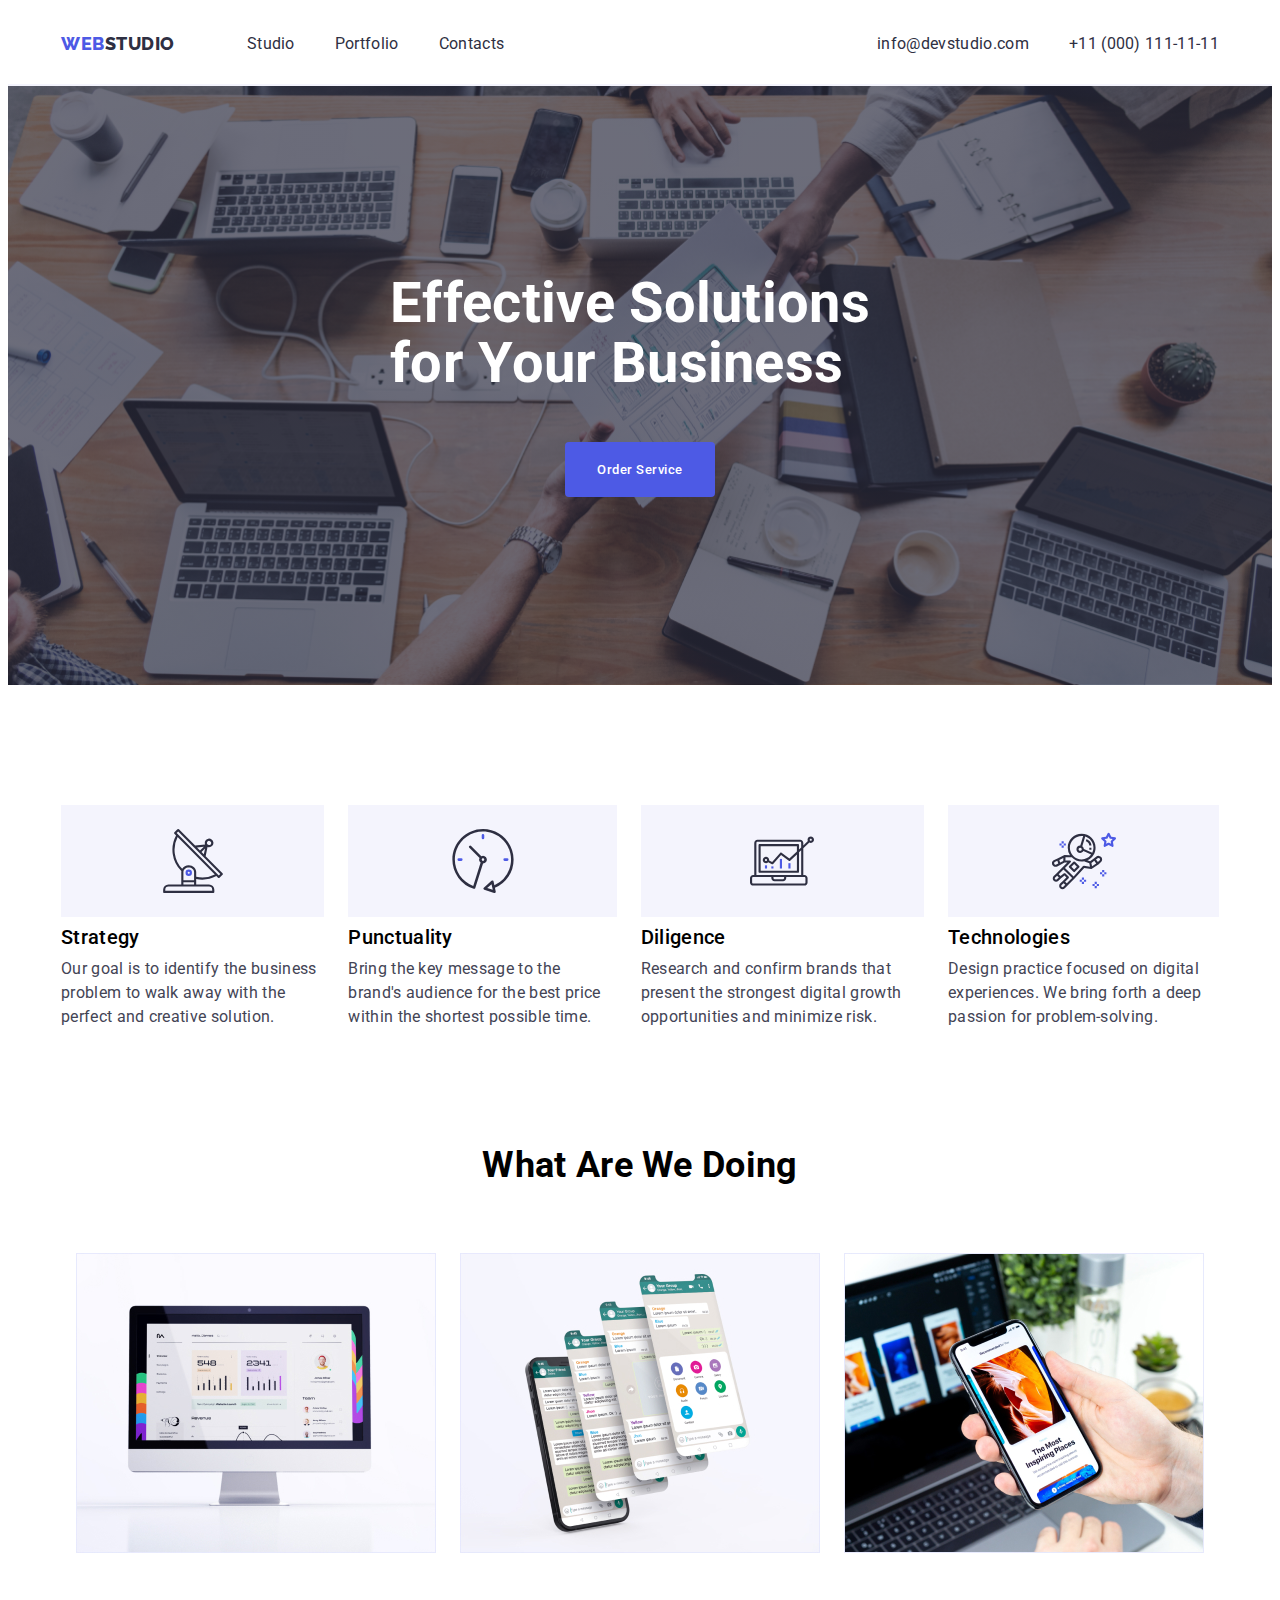
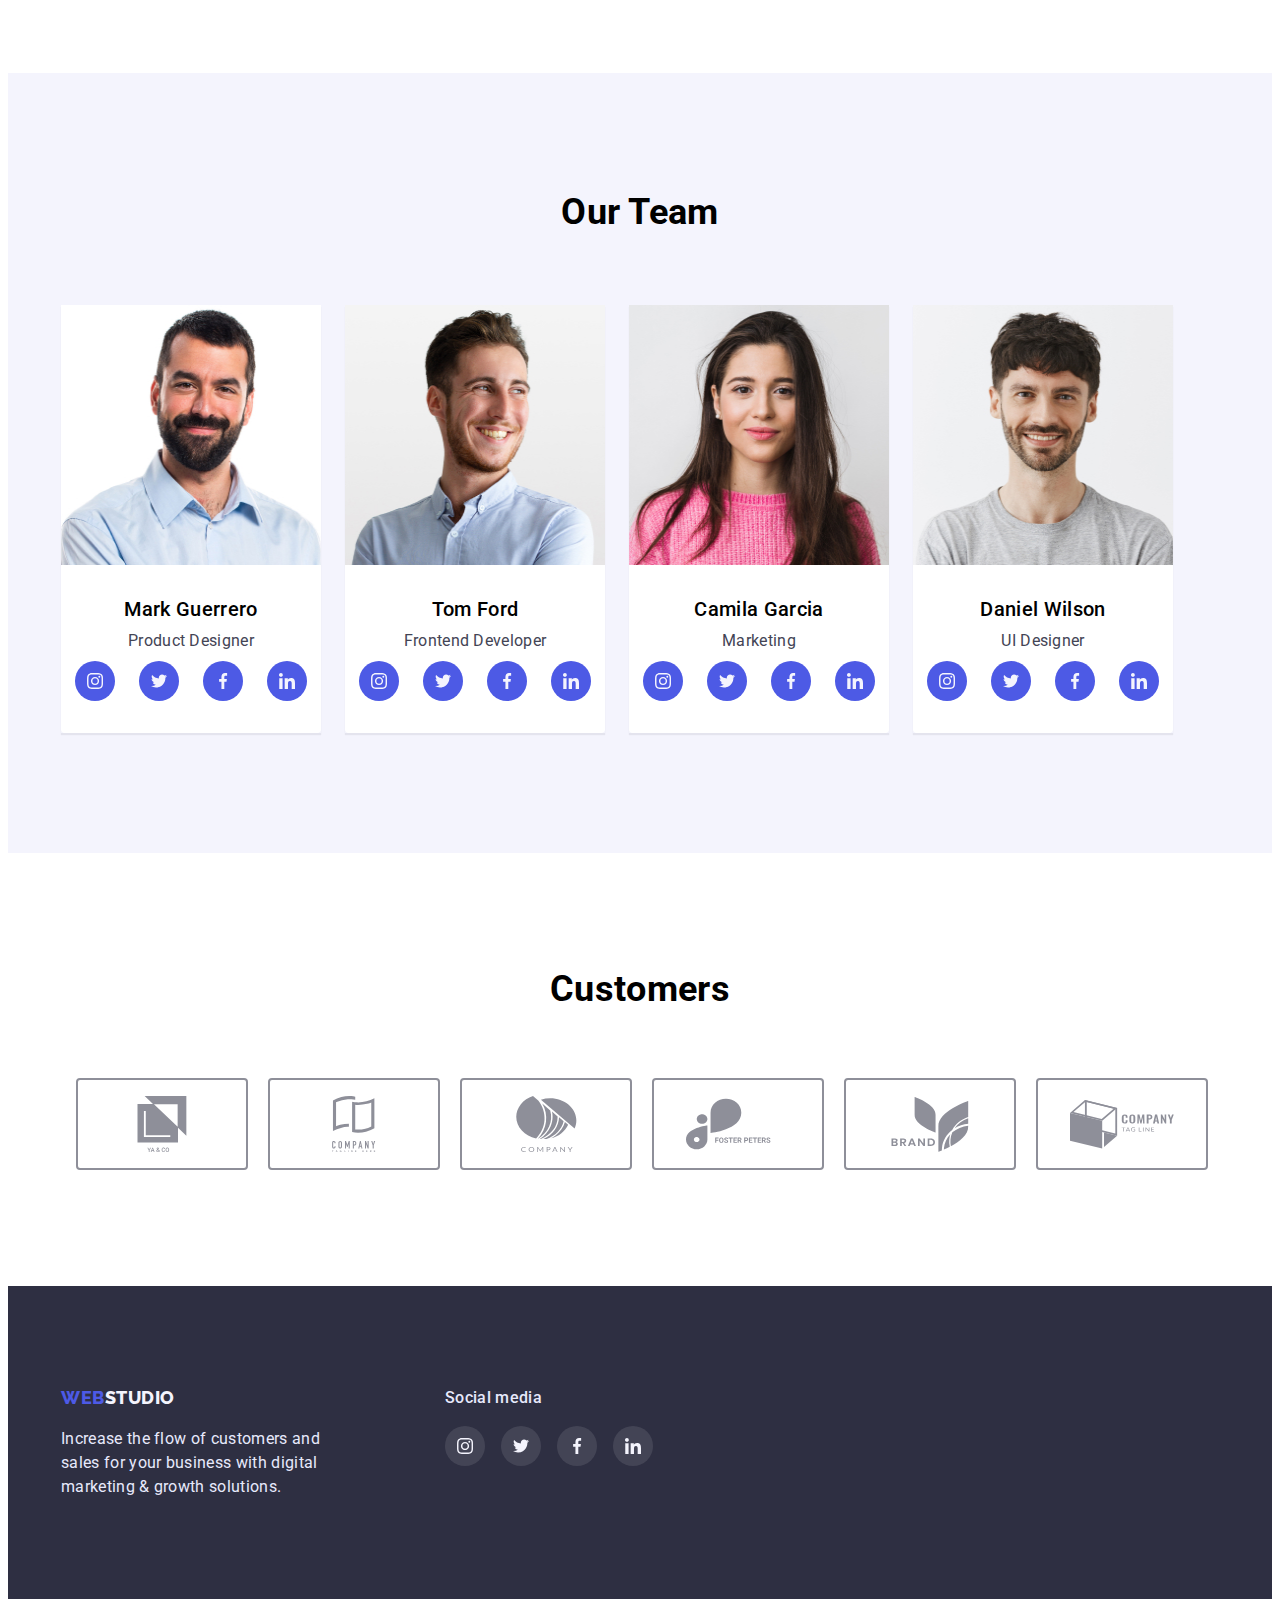
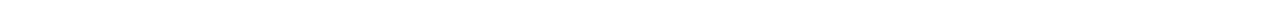
==== index.html @ 83867333 "Initial commit" ====
<!DOCTYPE html>
<html lang="en">
  <head>
    <meta charset="UTF-8" />
    <meta http-equiv="X-UA-Compatible" content="IE=edge" />
    <meta name="viewport" content="width=device-width, initial-scale=1.0" />
    <title>Module 1.1</title>
    <link rel="stylesheet" href="./css/styles.css" />
    <link rel="preconnect" href="https://fonts.googleapis.com" />
    <link rel="preconnect" href="https://fonts.gstatic.com" crossorigin />
    <link
      href="https://fonts.googleapis.com/css2?family=Raleway:wght@800&family=Roboto:wght@400;500;700&display=swap"
      rel="stylesheet"
    />
    <link
      rel="stylesheet"
      href="https://cdnjs.cloudflare.com/ajax/libs/modern-normalize/1.1.0/modern-normalize.min.css"
      integrity="sha512-wpPYUAdjBVSE4KJnH1VR1HeZfpl1ub8YT/NKx4PuQ5NmX2tKuGu6U/JRp5y+Y8XG2tV+wKQpNHVUX03MfMFn9Q=="
      crossorigin="anonymous"
      referrerpolicy="no-referrer"
    />
  </head>
  <body>
    <header class="navig">
      <div class="container navig-container">
        <nav class="navig-nav">
          <a href="./index.html" class="link header-link">
            <span class="web">Web</span><span class="web-studio">Studio</span>
          </a>

          <ul class="list header-list">
            <li>
              <a href="./index.html" class="link header-link header-navig">Studio</a>
            </li>
            <li>
              <a href="./portfolio.html" class="link header-link header-navig"
                >Portfolio</a
              >
            </li>
            <li>
              <a href="#" class="link header-link header-navig">Contacts</a>
            </li>
          </ul>
        </nav>

        <ul class="list header-list contakt-box">
          <li class="header-kontakt">
            <a class="link header-link" href="mailto:info@devstudio.com"
              >info@devstudio.com</a
            >
          </li>
          <li class="header-kontakt">
            <a class="link header-link" href="tel:+110001111111"
              >+11 (000) 111-11-11</a
            >
          </li>
        </ul>
      </div>
    </header>

    <main>
      <section class="herov">
        <div class="container herov-box">
          <h1 class="herov-text">Effective Solutions for Your Business</h1>
          <button type="button" class="herov-btn por-but-herov">
            Order Service
          </button>
        </div>
      </section>

      <section class="privil">
        <div class="container">
          <h2 hidden>privileges</h2>
          <ul class="list privil-box">
            <li class="privil-cont">
              <div class="privil-item">
                <svg class="privil-icon" width="64" height="64">
                  <use href="./images/icons.svg#icon-antenna"></use>
                </svg>
              </div>
              <h3 class="privil-titel">Strategy</h3>
              <p class="privil-paragraph">
                Our goal is to identify the business problem to walk away with
                the perfect and creative solution.
              </p>
            </li class="privil-container">
            <li>
              <div class="privil-item">
                <svg class="privil-icon" width="64" height="64">
                  <use href="./images/icons.svg#icon-clock"></use>
                </svg>
              </div>
              <h3 class="privil-titel">Punctuality</h3>
              <p class="privil-paragraph">
                Bring the key message to the brand's audience for the best price
                within the shortest possible time.
              </p>
            </li>
            <li class="privil-cont">
              <div class="privil-item">
                <svg class="privil-icon" width="64" height="64">
                  <use href="./images/icons.svg#icon-diagram"></use>
                </svg>
              </div>
              <h3 class="privil-titel">Diligence</h3>
              <p class="privil-paragraph">
                Research and confirm brands that present the strongest digital
                growth opportunities and minimize risk.
              </p>
            </li>
            <li class="privil-cont">
              <div class="privil-item">
                <svg class="privil-icon" width="64" height="64">
                  <use href="./images/icons.svg#icon-astronaut"></use>
                </svg>
              </div>
              <h3 class="privil-titel">Technologies</h3>
              <p class="privil-paragraph">
                Design practice focused on digital experiences. We bring forth a
                deep passion for problem-solving.
              </p>
            </li>
          </ul>
        </div>
      </section>

      <section class="doing">
        <div class="container">
          <h2 class="doing-text">What are we doing</h2>
          <ul class="list doing-box">
            <li>
              <img
                width="360"
                height="300"
                src="./images/img.jpg"
                alt="device"
                class="doing-img"
              />
            </li>
            <li>
              <img
                width="360"
                height="300"
                src="./images/rectangle71.jpg"
                alt="device"
                class="doing-img"
              />
            </li>
            <li>
              <img
                width="360"
                height="300"
                src="./images/rectangle711.jpg"
                alt="device"
                class="doing-img"
              />
            </li>
          </ul>
        </div>
      </section>

      <section class="team">
        <div class="container">
          <h2 class="team-text">Our Team</h2>
          <ul class="list team-box">
            <li class="team-item">
              <img
                width="260"
                height="260"
                src="./images/img1.jpg"
                alt="men"
                class="team-img"
              />
              <div class="team-list">
                <h3 class="team-titel">Mark Guerrero</h3>
                <p class="team-paragraph">Product Designer</p>
                <ul class="team-soc-list list">
                  <li class="team-soc-item">
                    <a href="" class="team-soc-link link">
                      <svg class="team-soc-icon" width="16" height="16">
                        <use href="./images/icons.svg#icon-instagram"></use>
                      </svg>
                    </a>
                  </li>
                  <li class="team-soc-item">
                    <a href="" class="team-soc-link link">
                      <svg class="team-soc-icon" width="16" height="16">
                        <use href="./images/icons.svg#icon-twitter"></use>
                      </svg>
                    </a>
                  </li>
                  <li class="team-soc-item">
                    <a href="" class="team-soc-link link">
                      <svg class="team-soc-icon" width="16" height="16">
                        <use href="./images/icons.svg#icon-facebook"></use>
                      </svg>
                    </a>
                  </li>
                  <li class="team-soc-item">
                    <a href="" class="team-soc-link link">
                      <svg class="team-soc-icon" width="16" height="16">
                        <use href="./images/icons.svg#icon-linkedin"></use>
                      </svg>
                    </a>
                  </li>
                </ul>
              </div>
            </li>
            <li class="team-item">
              <img
                width="260"
                height="260"
                src="./images/img2.jpg"
                alt="men"
                class="team-img"
              />
              <div class="team-list">
                <h3 class="team-titel">Tom Ford</h3>
                <p class="team-paragraph">Frontend Developer</p>
                <ul class="team-soc-list list">
                  <li class="team-soc-item">
                    <a href="" class="team-soc-link link">
                      <svg class="team-soc-icon" width="16" height="16">
                        <use href="./images/icons.svg#icon-instagram"></use>
                      </svg>
                    </a>
                  </li>
                  <li class="team-soc-item">
                    <a href="" class="team-soc-link link">
                      <svg class="team-soc-icon" width="16" height="16">
                        <use href="./images/icons.svg#icon-twitter"></use>
                      </svg>
                    </a>
                  </li>
                  <li class="team-soc-item">
                    <a href="" class="team-soc-link link">
                      <svg class="team-soc-icon" width="16" height="16">
                        <use href="./images/icons.svg#icon-facebook"></use>
                      </svg>
                    </a>
                  </li>
                  <li class="team-soc-item">
                    <a href="" class="team-soc-link link">
                      <svg class="team-soc-icon" width="16" height="16">
                        <use href="./images/icons.svg#icon-linkedin"></use>
                      </svg>
                    </a>
                  </li>
                </ul>
              </div>
            </li>
            <li class="team-item">
              <img
                width="260"
                height="260"
                src="./images/img3.jpg"
                alt="men"
                class="team-img"
              />

              <div class="team-list">
                <h3 class="team-titel">Camila Garcia</h3>
                <p class="team-paragraph">Marketing</p>
                <ul class="team-soc-list list">
                  <li class="team-soc-item">
                    <a href="" class="team-soc-link link">
                      <svg class="team-soc-icon" width="16" height="16">
                        <use href="./images/icons.svg#icon-instagram"></use>
                      </svg>
                    </a>
                  </li>
                  <li class="team-soc-item">
                    <a href="" class="team-soc-link link">
                      <svg class="team-soc-icon" width="16" height="16">
                        <use href="./images/icons.svg#icon-twitter"></use>
                      </svg>
                    </a>
                  </li>
                  <li class="team-soc-item">
                    <a href="" class="team-soc-link link">
                      <svg class="team-soc-icon" width="16" height="16">
                        <use href="./images/icons.svg#icon-facebook"></use>
                      </svg>
                    </a>
                  </li>
                  <li class="team-soc-item">
                    <a href="" class="team-soc-link link">
                      <svg class="team-soc-icon" width="16" height="16">
                        <use href="./images/icons.svg#icon-linkedin"></use>
                      </svg>
                    </a>
                  </li>
                </ul>
              </div>
            </li>
            <li class="team-item">
              <img
                width="260"
                height="260"
                src="./images/img4.jpg"
                alt="men"
                class="team-img"
              />
              <div class="team-list">
                <h3 class="team-titel">Daniel Wilson</h3>
                <p class="team-paragraph">UI Designer</p>
                <ul class="team-soc-list list">
                  <li class="team-soc-item">
                    <a href="" class="team-soc-link link">
                      <svg class="team-soc-icon" width="16" height="16">
                        <use href="./images/icons.svg#icon-instagram"></use>
                      </svg>
                    </a>
                  </li>
                  <li class="team-soc-item">
                    <a href="" class="team-soc-link link">
                      <svg class="team-soc-icon" width="16" height="16">
                        <use href="./images/icons.svg#icon-twitter"></use>
                      </svg>
                    </a>
                  </li>
                  <li class="team-soc-item">
                    <a href="" class="team-soc-link link">
                      <svg class="team-soc-icon" width="16" height="16">
                        <use href="./images/icons.svg#icon-facebook"></use>
                      </svg>
                    </a>
                  </li>
                  <li class="team-soc-item">
                    <a href="" class="team-soc-link link">
                      <svg class="team-soc-icon" width="16" height="16">
                        <use href="./images/icons.svg#icon-linkedin"></use>
                      </svg>
                    </a>
                  </li>
                </ul>
              </div>
            </li>
          </ul>
        </div>
      </section>
    </main>

    <section class="customers">
      <h2 class="cusromers-titel">Customers</h2>
      <ul class="list customers-list">
        <li class="customers-item">
          <a href="#" class="customers-link">
            <svg class="customers-icon" width="104" height="56">
              <use href="./images/icons.svg#icon-group"></use>
            </svg>
          </a>
        </li>
        <li class="customers-item">
          <a href="#" class="customers-link">
            <svg class="customers-icon" width="104" height="56">
              <use href="./images/icons.svg#icon-group1"></use>
            </svg>
          </a>
        </li>
        <li class="customers-item">
          <a href="#" class="customers-link">
            <svg class="customers-icon" width="104" height="56">
              <use href="./images/icons.svg#icon-group2"></use>
            </svg>
          </a>
        </li>
        <li class="customers-item">
          <a href="#" class="customers-link">
            <svg class="customers-icon" width="104" height="56">
              <use href="./images/icons.svg#icon-group3"></use>
            </svg>
          </a>
        </li>
        <li class="customers-item">
          <a href="#" class="customers-link">
            <svg class="customers-icon" width="104" height="56">
              <use href="./images/icons.svg#icon-group4"></use>
            </svg>
          </a>
        </li>
        <li class="customers-item">
          <a href="#" class="customers-link">
            <svg class="customers-icon" width="104" height="56">
              <use href="./images/icons.svg#icon-group5"></use>
            </svg>
          </a>
        </li>
      </ul>
    </section>

    <footer class="footer">
      <ul class="list footer-list container">
        <li class="footer-box">
          <a href="./index.html" class="link footer-link"
            ><span class="web">Web</span
            ><span class="web-studio-foot">Studio</span>
          </a>
          <p class="footer-paragraph">
            Increase the flow of customers and sales for your business with
            digital marketing & growth solutions.
          </p>
        </li>
        <li>
          <p class="footer-media">Social media</p>
          <ul class="footer-soc-list list">
            <li class="footer-soc-item">
              <a href="" class="footer-soc-link link">
                <svg class="footer-soc-icon" width="16" height="16">
                  <use href="./images/icons.svg#icon-instagram"></use>
                </svg>
              </a>
            </li>
            <li class="footer-soc-item">
              <a href="" class="footer-soc-link link">
                <svg class="footer-soc-icon" width="16" height="16">
                  <use href="./images/icons.svg#icon-twitter"></use>
                </svg>
              </a>
            </li>
            <li class="footer-soc-item">
              <a href="" class="footer-soc-link link">
                <svg class="footer-soc-icon" width="16" height="16">
                  <use href="./images/icons.svg#icon-facebook"></use>
                </svg>
              </a>
            </li>
            <li class="footer-soc-item">
              <a href="" class="footer-soc-link link">
                <svg class="footer-soc-icon" width="16" height="16">
                  <use href="./images/icons.svg#icon-linkedin"></use>
                </svg>
              </a>
            </li>
          </ul>
        </li>
      </ul>
    </footer>
  </body>
</html>
---- css/styles.css ----
/* global styles */
p,
h1,
h2,
h3,
h4,
h5,
h6{
    margin: 0;
}
ul{
    
    margin: 0;
    padding-left: 0;
}
button{
    cursor: pointer;
    border: none;
    border-radius: 4px;
}
img{
    display: block;
}

:root{
    --titel-text-color: #434455;
    --footer-text-color: #E7E9FC;
    --primary-text-color: #2E2F42;
    --herov-text-color: #FFFFFF;
    --btn-fon-text-color: #4D5AE5;
    --indx-fon-color: #E5E5E5;
    --tem-logo-color: #F4F4FD;
    --link-icon-btn: #404BBF;
    --fut-icov: rgba(255, 255, 255, 0.1);
    --cust-icov: linear-gradient(rgba(46, 47, 66, 0.7), rgba(46, 47, 66, 0.7));
    --fut-icon-hov: #31D0AA;
    --cust-icon-bor: #8E8F99;
    
}

body{
    font-family: 'Roboto', sans-serif;
    background-color: var( --herov-text-color);
    font-size: 16px;
    line-height: 1.5;
    letter-spacing: 0.02em;
}
.container{
    width: 100%;
    max-width: 1158px;
    padding-left: 15px;
    padding-right: 15px;
    margin: 0 auto;
    
}
/* .header-navig::after{
    content: '';
    width: auto;
    height: 4px;
    background-color: var(--link-icon-btn);
    border-radius: 2px;
    margin-top: 24px;
    display: flex;

}  */
.list{
    list-style: none;
}
.link{
    text-decoration: none;
    color: var(--primary-text-color);
}

.link:visited{
    color: var(--primary-text-color);
}
.link:hover,
.link:focus{
    color: var(--link-icon-btn);
}
.por-but:hover,
.por-but:focus,
.por-but:visited{
    background: var(--btn-fon-text-color);
    color:var(--herov-text-color);
    box-shadow: 0px 2px 2px 0px #0000001F;
    
}
.navigator-item:hover,
.navigator-item:focus{
    display: block;
    box-shadow: 0px 2px 1px 0px #2E2F4214;
}
.por-but-herov:hover,
.por-but-herov:focus,
.por-but-herov:visited{
    background:var(--link-icon-btn);
}

.team-soc-link:hover, 
.team-soc-link:focus{
    background-color: var(--link-icon-btn);
}

.customers-link:hover, 
.customers-link:focus{ 
    border: 2px solid var(--link-icon-btn) ;
    color:  var(--link-icon-btn);
}

.footer-soc-link:hover,
.footer-soc-link:focus{
    background-color: var(--fut-icon-hov);
}


.footer{
    background: var(--primary-text-color);
}
.header{
    background: var(--herov-text-color);
}

.web{
    font-family: 'Raleway', sans-serif;
    font-weight: 800;
    font-size: 18px;
    line-height: 1.3;   
    align-items: center;
    letter-spacing: 0.03em;
    text-transform: uppercase;
    color: var(--btn-fon-text-color);
}
.web-studio{
    font-family: 'Raleway', sans-serif;    
    font-weight: 800;
    font-size: 18px;
    line-height: 1.3;
    align-items: center;
    letter-spacing: 0.03em;
    text-transform: uppercase;
}
.web-studio-foot{
    font-family: 'Raleway', sans-serif;    
    font-weight: 800;
    font-size: 18px;
    line-height: 1.3;
    align-items: center;
    letter-spacing: 0.03em;
    text-transform: uppercase;
    color: var(--tem-logo-color);
}


/* header */
.navig{
    background-color: var(--herov-text-color);
    height: 76px;
    border: 2px solid rgb(244, 244, 253);
    border-top: 0;
    border-left: 0;
    border-right: 0; 

}
.navig-nav{
    display: flex;
    align-items: center;
}
.header-list{
    display: flex;
    gap:  40px;
    margin-left: 72px;
}
.navig-container{
    display: flex;
    align-items: center;
}

.header-link{ 
    padding-top: 24px;
    padding-bottom: 28px;
    height: 76px;
    display: block;

}

.header-kontakt{  
    color: var(--titel-text-color);
}
.contakt-box{ 
    margin-left: auto;
}


/* herov section  */

.herov{
    margin-left: auto;
    margin-right: auto;
    background: var(--primary-text-color);
    background-image: var(--cust-icov),
        url(../images/people-office.jpg);
    background-repeat: no-repeat;
    background-position: center;
    background-size: cover;
    max-width: 1440px;   
    padding-top: 188px;
    padding-bottom: 188px;
}
.herov-box{
    display: flex;
    align-items: center;
    flex-direction: column;
}
.herov-text{ 
    font-size: 56px;
    line-height: 1.07;    
    align-items: center;
    color: var(--herov-text-color);
    margin-bottom: 48px;
    width: 500px;
}
.herov-btn{
    font-weight: 500;
    font-family: inherit;
    background: var(--btn-fon-text-color);
    align-items: center;
    letter-spacing: 0.04em;
    color: var(--herov-text-color);
    height: 55px;
    padding: 16px 32px;

}

/* privileges section  */
.privil-box{
    display: flex;
    align-items: center;
    gap: 24px;
    
   
}
.privil-container{
    width: 264px;
    height: 224px;
}

.privil{
    padding-top: 120px;
    padding-bottom: 120px;
}

.privil-item {
    background-color: var(--tem-logo-color);
    display: flex;
    justify-content: center;
    align-items: center;
    width: 100%;
    height: 112px;
    margin-bottom: 8px;

}
/* .privil-icon {

} */

.privil-titel{
    font-weight: 500;
    font-size: 20px;
    line-height: 1.2;
    margin-bottom: 8px;
}
.privil-paragraph{
    color: var(--titel-text-color);
    width: 100%;
}

/* doing section  */
.doing{
    padding-bottom: 120px;
}
.doing-text {
    font-size: 36px;
    line-height: 0.9;
    text-align: center;
    text-transform: capitalize;
    margin: 0 auto 72px auto;
}
 /* .doing-img{
} */
.doing-box{
    display: flex;
    gap: 24px;
    justify-content: center;
}

/* team section */

.team{
    background: var(--tem-logo-color);
    padding-top: 120px;
    padding-bottom: 120px;
}
.team-text {
    font-size: 36px;
    line-height: 1.11;
    text-align: center;
    text-transform: capitalize;
    margin: 0 auto 72px auto;
}
.team-box{
    display: flex;
    gap: 24px;
    
    
}
.team-list{
    background: var(--herov-text-color);
    padding-top: 32px;
    padding-bottom: 32px;border-bottom-left-radius: 4px;
    border-bottom-right-radius: 4px;


}
.team-item{
    box-shadow: 0px 2px 1px 0px #2E2F4214;
}
/* .team-img {
} */
.team-titel {
    font-weight: 500;
    font-size: 20px;
    line-height: 1.2;
    text-align: center;
    margin-bottom: 8px;
}
.team-paragraph {
    text-align: center;
    color: var(--titel-text-color);
}

.team-soc-list {
    display: flex;
    justify-content: center;
    gap: 24px;
    margin-top: 8px;
}
.team-soc-item {
    width: 40px;
    height: 40px;
}
.team-soc-link {
    width: 100%;
    height: 100%;
    border-radius: 50%;
    background-color: var(--btn-fon-text-color);
    display: flex;
    justify-content: center;
    align-items: center;
}
/* .team-soc-icon {

} */


/* customers */
.customers {
    padding-top: 120px;
    padding-bottom: 120px;
}
.cusromers-titel {    
    font-size: 36px;
    line-height: 0.9;
    text-align: center;
    text-transform: capitalize;
    margin: 0 auto 72px auto;
}
.customers-list {
    display: flex;
    gap: 24px;
    align-items: center;
    justify-content: center;
}
.customers-item{    
    width: 168px;
    height: 88px;
}
.customers-link { 
    width: 100%;    
    height: 100%; 
    border: 2px solid var( --cust-icon-bor);
    border-radius: 4px;
    display: flex;
    justify-content: center;
    align-items: center; 
    color: var( --cust-icon-bor);
}
.customers-icon {
    fill: currentColor;
}



/* footer section */
.footer-list{
    display: flex;
    gap: 120px;
}
.footer{  
    padding-top: 100px;
    padding-bottom: 100px;
}
.footer-box{
    display: flex;    
    flex-direction: column;
}
.footer-link{
    margin-bottom: 16px;;
}

.footer-paragraph {
    color: var(--footer-text-color);    
    width: 264px;
}
.footer-media{
    color: var(--footer-text-color);
    font-weight: 500;
}

.footer-soc-list {
    display: flex;
    gap: 16px;
    margin-top: 16px;
}
.footer-soc-item {
    width: 40px;
    height: 40px;
}
.footer-soc-link {
    width: 100%;
    height: 100%;
    border-radius: 50%;
    background-color: var(--fut-icov);
    display: flex;
    justify-content: center;
    align-items: center;
}
/* .footer-soc-icon {
} */
    /* portfolio */
.navigator{
    padding-top: 96px;
    padding-bottom: 120px;
}
.navigator-but{
    display: flex;
    gap: 24px;
    justify-content: center;
    margin-bottom: 72px;
}

.por-but{  
    font-weight: 500;
    font-family: inherit;
    align-items: center;
    text-align: center;
    letter-spacing: 0.04em;
    color: var(--btn-fon-text-color);
    height: 48px;
    padding: 12px 24px;
}
.navigator-list{
    display: flex;
    gap: 48px 24px;
    flex-wrap: wrap;
    justify-content: center;
}
.navigator-text-box{
    padding: 32px 16px;
    border: 2px solid rgb(244, 244, 253);
    border-top: 0;
}
/* .por-img {
} */
.por-titel {
    font-weight: 500;
    font-size: 20px;
    line-height: 1.2;    
    color: var(--primary-text-color);
    margin-bottom: 8px;
}
.por-paragraph {    
    color: var(--titel-text-color);
}
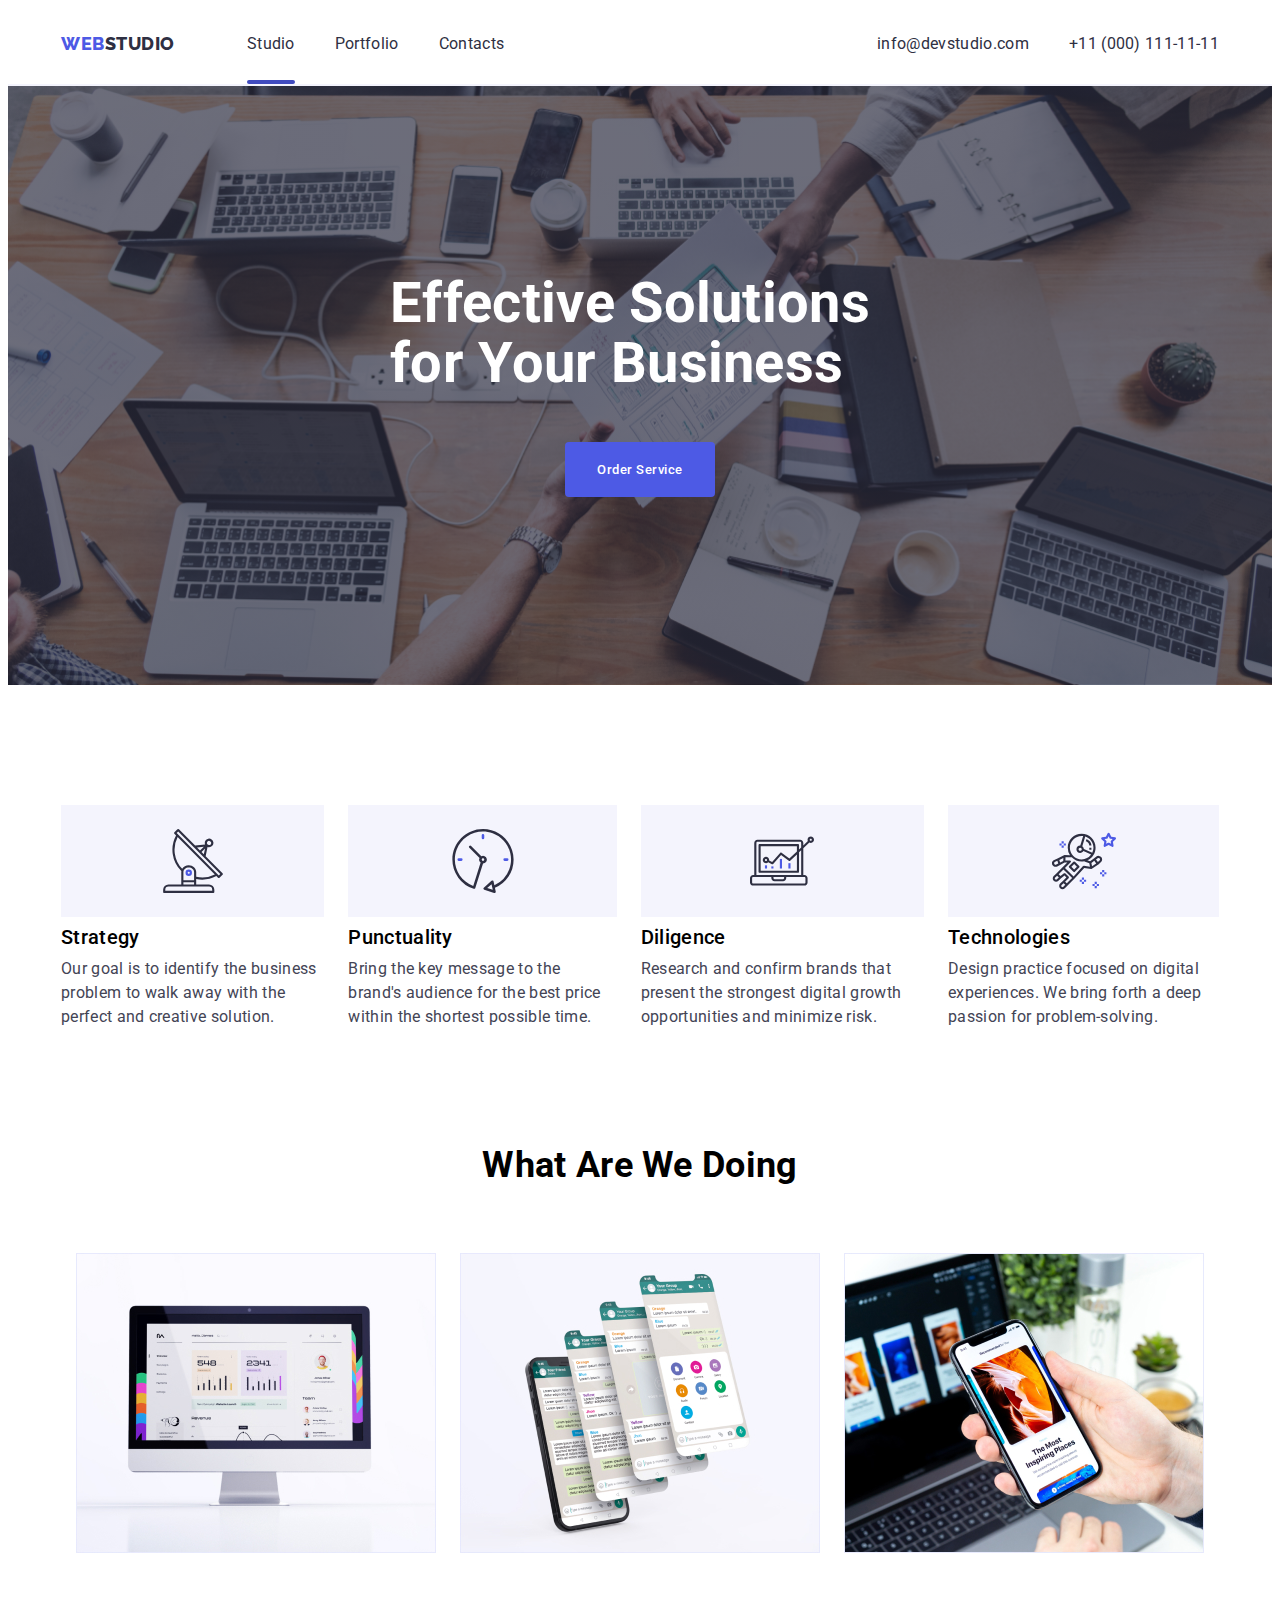
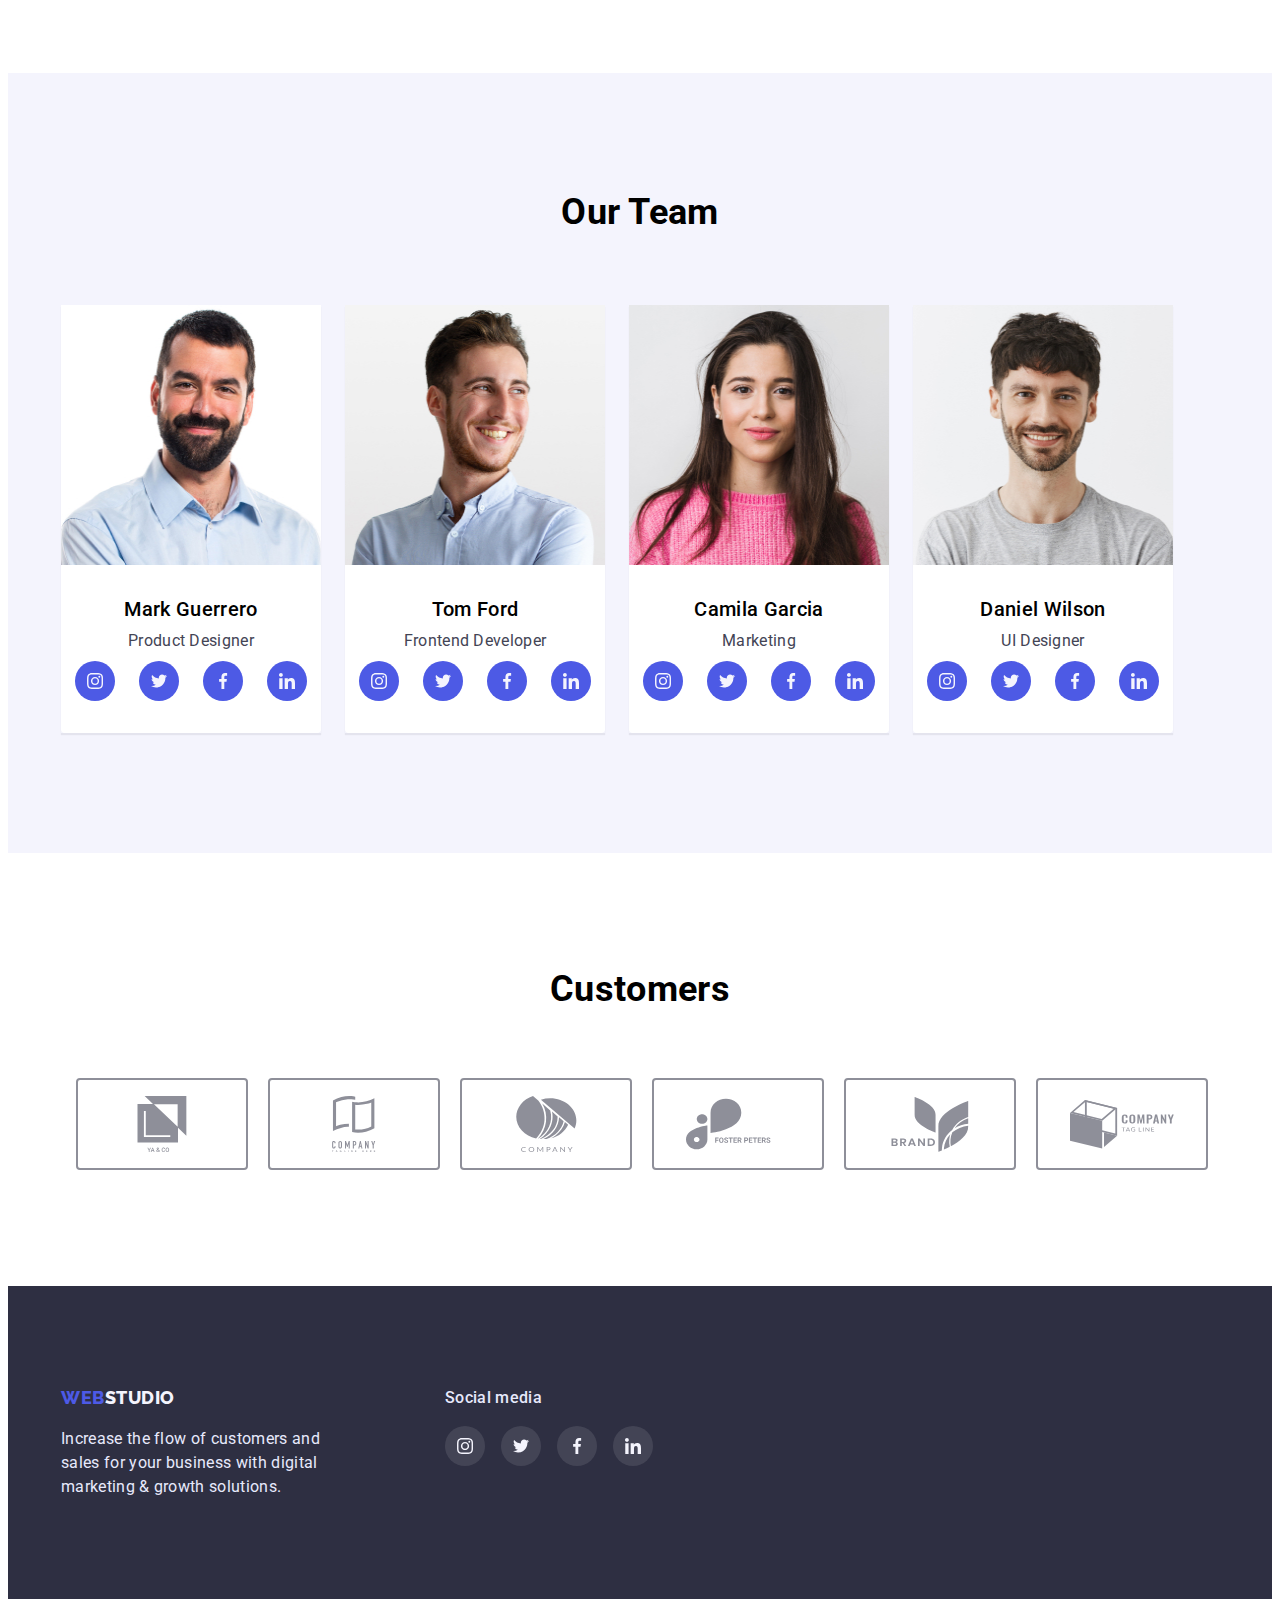
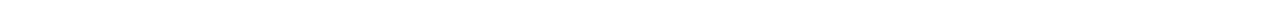
==== commit 60ec20fb: "job 5" ====
--- a/index.html
+++ b/index.html
@@ -33,12 +33,12 @@
               <a href="./index.html" class="link header-link header-navig">Studio</a>
             </li>
             <li>
-              <a href="./portfolio.html" class="link header-link header-navig"
+              <a href="./portfolio.html" class="link header-link "
                 >Portfolio</a
               >
             </li>
             <li>
-              <a href="#" class="link header-link header-navig">Contacts</a>
+              <a href="#" class="link header-link ">Contacts</a>
             </li>
           </ul>
         </nav>
@@ -62,7 +62,7 @@
       <section class="herov">
         <div class="container herov-box">
           <h1 class="herov-text">Effective Solutions for Your Business</h1>
-          <button type="button" class="herov-btn por-but-herov">
+          <button type="button" class="herov-btn" data-modal-open>
             Order Service
           </button>
         </div>
@@ -436,5 +436,15 @@
         </li>
       </ul>
     </footer>
+    <div class="backdrop is-hidden" data-modal>
+      <div class="modal">
+        <button class="modal-close" type="button" data-modal-close>
+          <svg  width="8" height="8">
+            <use href="./images/icons.svg#icon-close-black-18dp"></use>
+          </svg>
+        </button>
+      </div>
+    </div > 
+    <script src="./js/modal.js"></script>
   </body>
 </html>
--- a/css/styles.css
+++ b/css/styles.css
@@ -35,7 +35,10 @@
     --cust-icov: linear-gradient(rgba(46, 47, 66, 0.7), rgba(46, 47, 66, 0.7));
     --fut-icon-hov: #31D0AA;
     --cust-icon-bor: #8E8F99;
-    
+    --tra: 250ms cubic-bezier(0.4, 0, 0.2, 1);
+    --modal-fon: rgba(46, 47, 66, 0.4);
+    --modal-bc: #FCFCFC;
+    --modal-bor: rgba(0, 0, 0, 0.1);
 }
 
 body{
@@ -53,7 +56,8 @@
     margin: 0 auto;
     
 }
-/* .header-navig::after{
+
+.header-navig::after{
     content: '';
     width: auto;
     height: 4px;
@@ -62,13 +66,14 @@
     margin-top: 24px;
     display: flex;
 
-}  */
+} 
 .list{
     list-style: none;
 }
 .link{
     text-decoration: none;
     color: var(--primary-text-color);
+    transition: color var(--tra);
 }
 
 .link:visited{
@@ -81,7 +86,7 @@
 .por-but:hover,
 .por-but:focus,
 .por-but:visited{
-    background: var(--btn-fon-text-color);
+    background-color: var(--btn-fon-text-color);
     color:var(--herov-text-color);
     box-shadow: 0px 2px 2px 0px #0000001F;
     
@@ -91,10 +96,15 @@
     display: block;
     box-shadow: 0px 2px 1px 0px #2E2F4214;
 }
-.por-but-herov:hover,
-.por-but-herov:focus,
-.por-but-herov:visited{
-    background:var(--link-icon-btn);
+.navigator-item:hover .por-animativ-text,
+.navigator-item:focus .por-animativ-text{
+    transform: translateY(0);
+}
+
+.herov-btn:hover,
+.herov-btn:focus,
+.herov-btn:visited{
+    background-color:var(--link-icon-btn);
 }
 
 .team-soc-link:hover, 
@@ -113,6 +123,10 @@
     background-color: var(--fut-icon-hov);
 }
 
+.modal-close:hover,
+.modal-close:focus{
+    background-color: var(--link-icon-btn);
+}
 
 .footer{
     background: var(--primary-text-color);
@@ -161,6 +175,9 @@
     border-left: 0;
     border-right: 0; 
 
+}
+.navigator-item{
+    transition: box-shadow var(--tra);
 }
 .navig-nav{
     display: flex;
@@ -229,6 +246,7 @@
     color: var(--herov-text-color);
     height: 55px;
     padding: 16px 32px;
+    transition: background-color var(--tra);
 
 }
 
@@ -357,6 +375,7 @@
     display: flex;
     justify-content: center;
     align-items: center;
+    transition: background-color var(--tra);
 }
 /* .team-soc-icon {
 
@@ -394,6 +413,7 @@
     justify-content: center;
     align-items: center; 
     color: var( --cust-icon-bor);
+    transition: color var(--tra), border var(--tra);
 }
 .customers-icon {
     fill: currentColor;
@@ -444,6 +464,7 @@
     display: flex;
     justify-content: center;
     align-items: center;
+    transition: background-color var(--tra);
 }
 /* .footer-soc-icon {
 } */
@@ -468,6 +489,7 @@
     color: var(--btn-fon-text-color);
     height: 48px;
     padding: 12px 24px;
+    transition: color var(--tra), background-color var(--tra), box-shadow var(--tra) ;
 }
 .navigator-list{
     display: flex;
@@ -480,8 +502,10 @@
     border: 2px solid rgb(244, 244, 253);
     border-top: 0;
 }
-/* .por-img {
-} */
+.por-img {
+    position: relative;
+   
+}
 .por-titel {
     font-weight: 500;
     font-size: 20px;
@@ -492,3 +516,66 @@
 .por-paragraph {    
     color: var(--titel-text-color);
 }
+.por-animativ{
+    position: relative;
+    overflow: hidden;
+
+    
+}
+.por-animativ-text{
+    position: absolute; 
+    top: 0;
+    padding-top: 40px;
+    padding-right: 32px;
+    padding-left: 32px;
+    color: var(--tem-logo-color);
+    background-color: var(--btn-fon-text-color);
+    height: 100%;
+    transform: translateY(100%);
+    transition: transform var(--tra);
+    overflow: auto;
+    
+}
+.backdrop{
+    position: fixed;
+    top: 0;
+    width: 100%;
+    height: 100%;
+    background-color: var(--modal-fon);
+    transition: opacity var(--tra), visibility var(--tra);
+}
+.modal {
+    position: absolute;
+    top: 50%;
+    left: 50%;
+    transform: translate(-50%, -50%) scale(1);
+    width: 408px;
+    min-height: 576px;
+    background-color: var(--modal-bc);
+    border-radius: 1px;
+    padding: 24px;
+    transition: transform var(--tra);
+
+}
+
+.backdrop.is-hidden .modal{
+    transform: translate(-50%, -50%) scale(0);
+}
+.modal-close {
+    background-color: var(--footer-text-color);
+    border: 1px solid var(--modal-bor);
+    border-radius: 50%;
+    width: 24px;
+    height: 24px;
+    display: flex;
+    align-items: center;
+    justify-content: center;
+    margin-left: auto;
+    transition: background-color var(--tra);
+
+}
+.is-hidden{
+    opacity: 0;
+    visibility: hidden;
+    pointer-events: none;
+}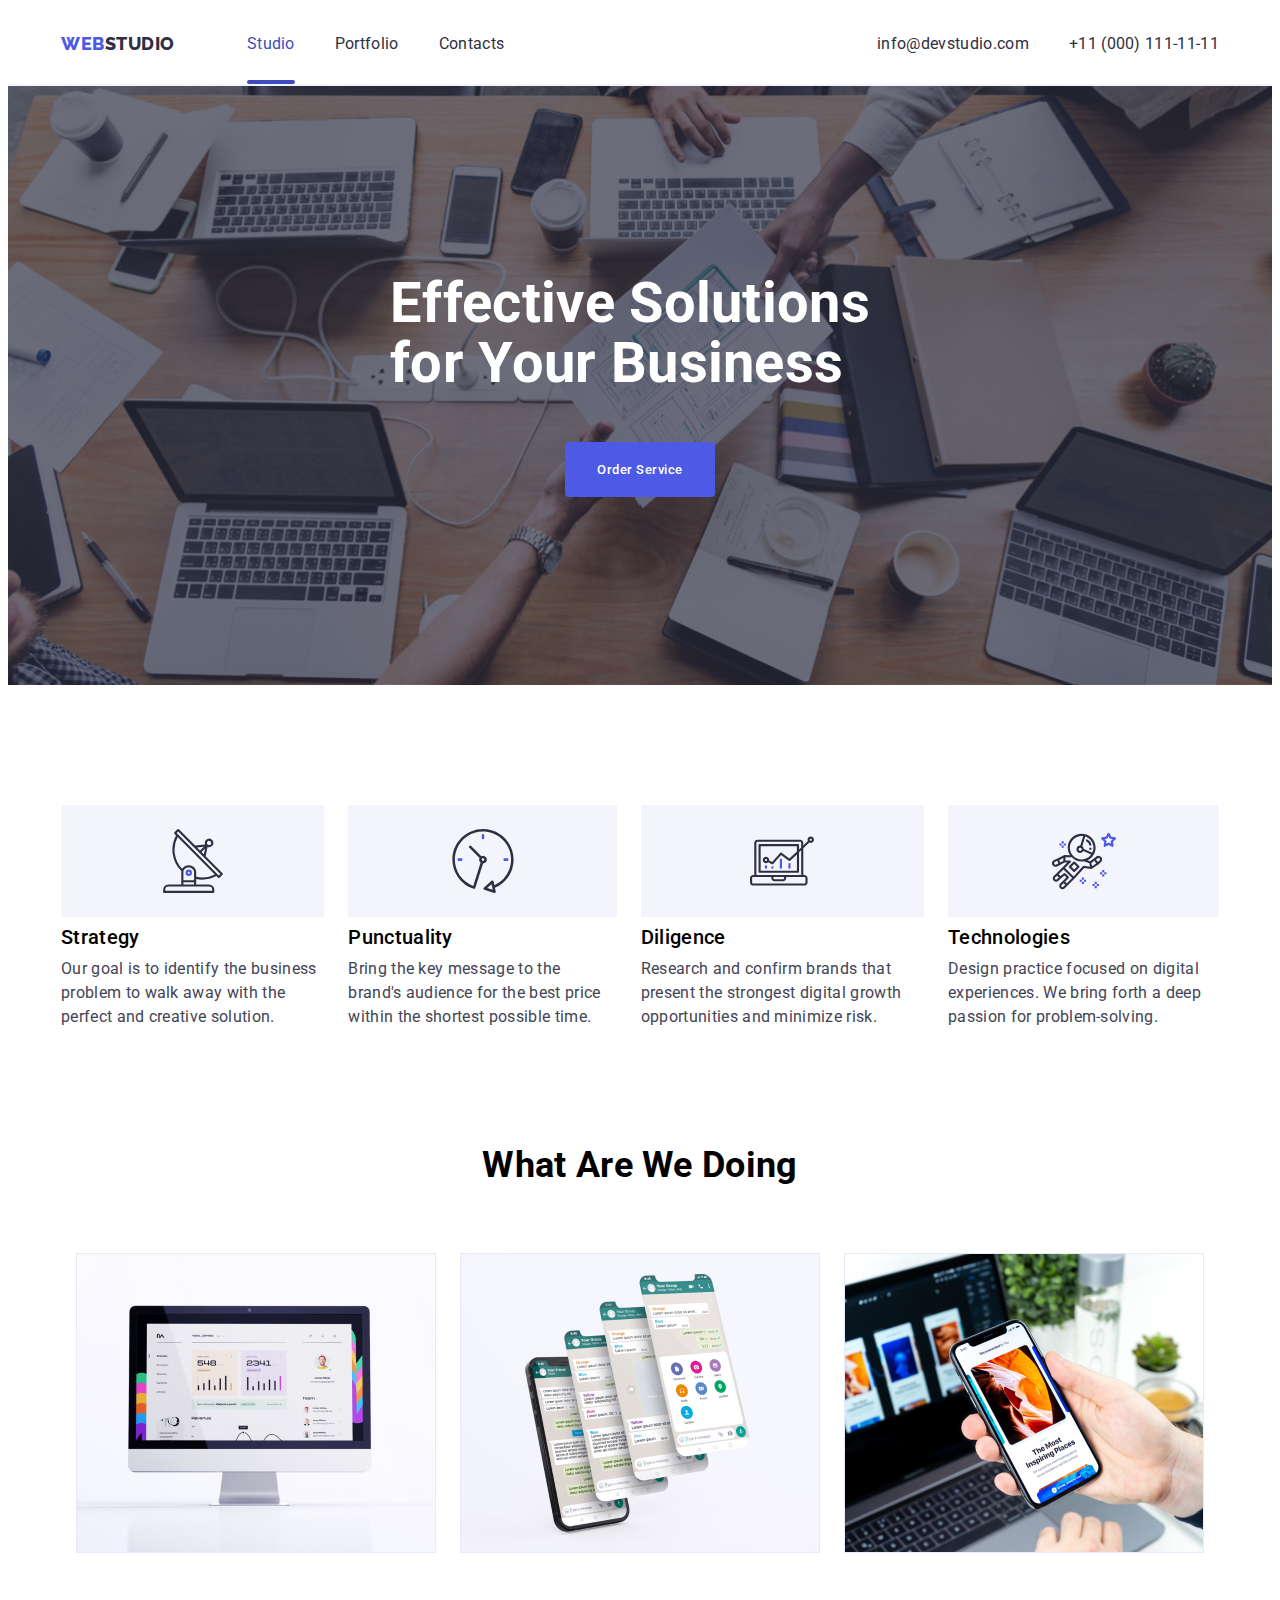
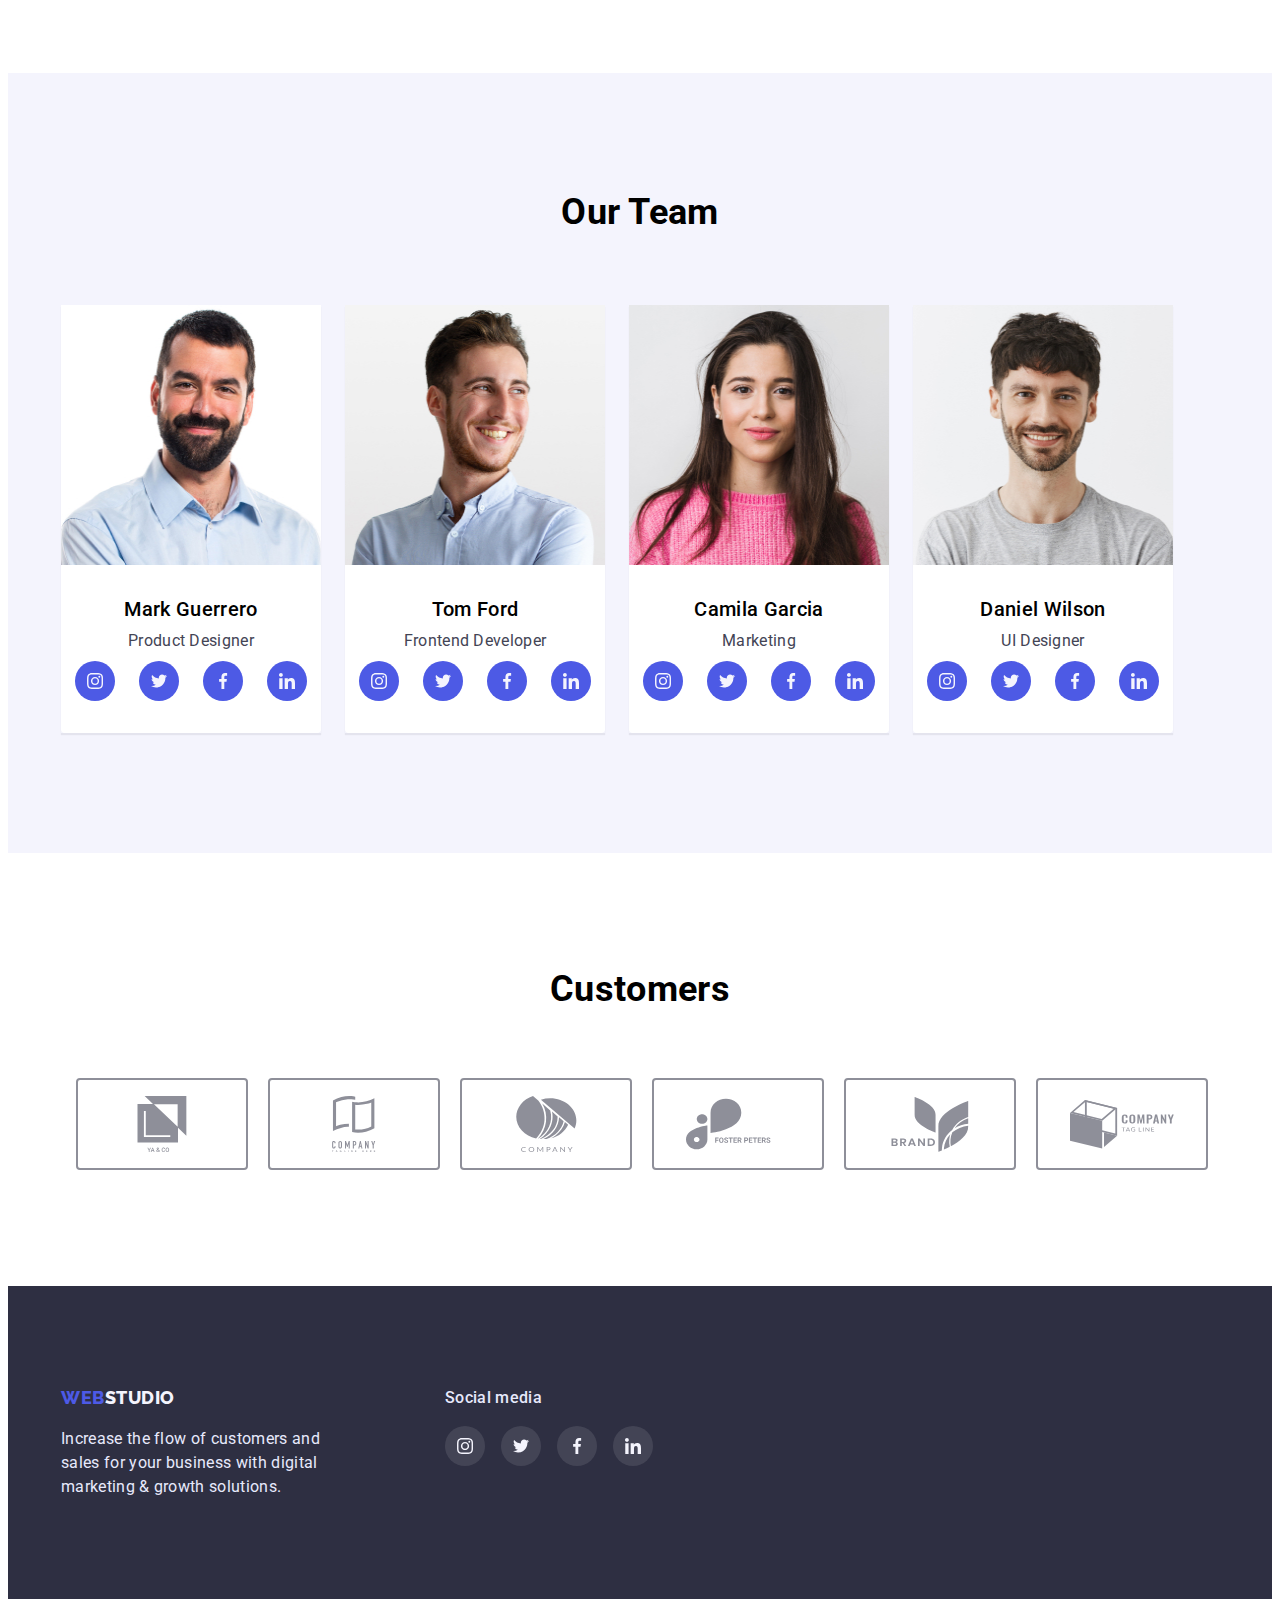
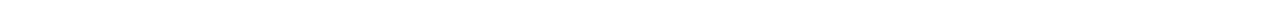
==== commit e3cf2d01: "all fix" ====
--- a/index.html
+++ b/index.html
@@ -30,7 +30,7 @@
 
           <ul class="list header-list">
             <li>
-              <a href="./index.html" class="link header-link header-navig">Studio</a>
+              <a href="./index.html" class="header-link header-navig">Studio</a>
             </li>
             <li>
               <a href="./portfolio.html" class="link header-link "
--- a/css/styles.css
+++ b/css/styles.css
@@ -126,6 +126,7 @@
 .modal-close:hover,
 .modal-close:focus{
     background-color: var(--link-icon-btn);
+    fill: var(--herov-text-color);
 }
 
 .footer{
@@ -206,6 +207,10 @@
 }
 .contakt-box{ 
     margin-left: auto;
+}
+.header-navig{
+    text-decoration: none;
+    color: var(--link-icon-btn);
 }
 
 
@@ -253,7 +258,6 @@
 /* privileges section  */
 .privil-box{
     display: flex;
-    align-items: center;
     gap: 24px;
     
    
@@ -571,7 +575,7 @@
     align-items: center;
     justify-content: center;
     margin-left: auto;
-    transition: background-color var(--tra);
+    transition: background-color var(--tra), fill var(--tra);
 
 }
 .is-hidden{
